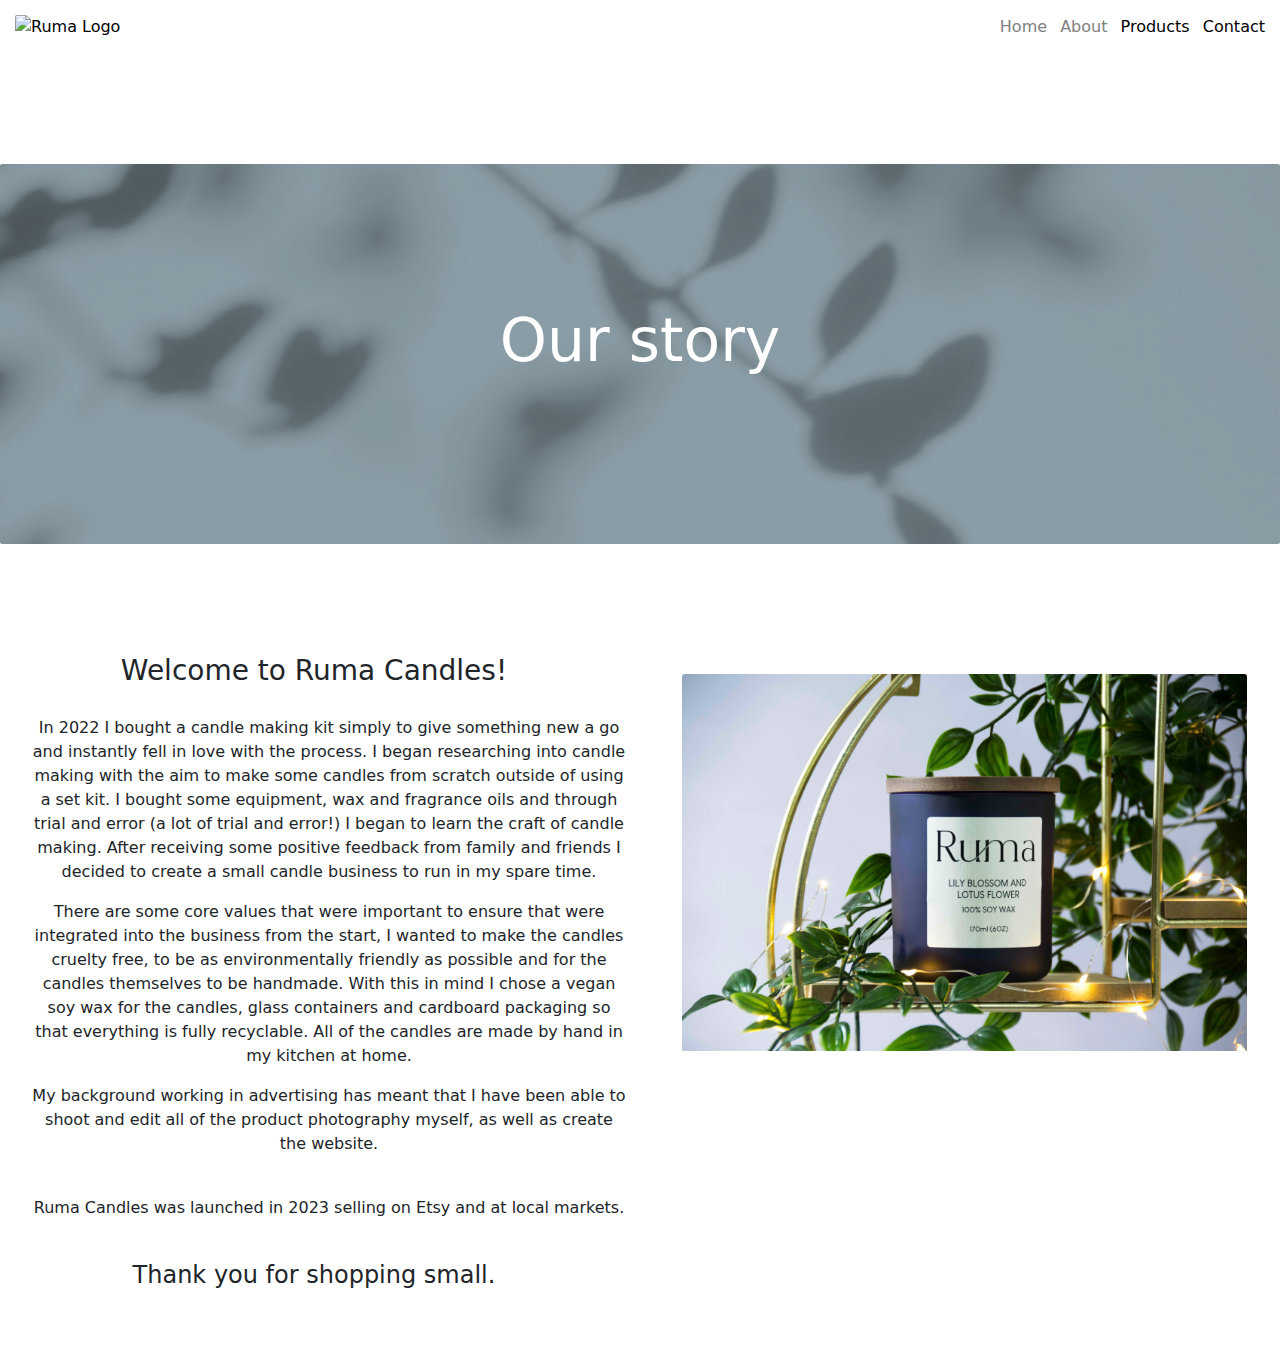
==== about.html @ 9bff3c11 "Changed styling on the about page" ====
<!DOCTYPE html>
<html lang="en">
  <html lang="en">
    <head>
      <meta charset="UTF-8" />
      <meta name="viewport" content="width=device-width, initial-scale=1.0" />
      <link
        href="https://cdn.jsdelivr.net/npm/bootstrap@5.3.3/dist/css/bootstrap.min.css"
        rel="stylesheet"
        integrity="sha384-QWTKZyjpPEjISv5WaRU9OFeRpok6YctnYmDr5pNlyT2bRjXh0JMhjY6hW+ALEwIH"
        crossorigin="anonymous"
      />

      <script
        src="https://cdn.jsdelivr.net/npm/bootstrap@5.3.3/dist/js/bootstrap.bundle.min.js"
        integrity="sha384-YvpcrYf0tY3lHB60NNkmXc5s9fDVZLESaAA55NDzOxhy9GkcIdslK1eN7N6jIeHz"
        crossorigin="anonymous"
      ></script>
      <link rel="stylesheet" href="style/style.css" />
      <title>Ruma Candles</title>
    </head>
    <body>
      <div class="nav-container">
        <nav class="d-flex justify-content-between">
          <a href="/" title="Homepage">
            <img src="#" class="logo" alt="Ruma Logo" />
          </a>
          <ul>
            <li class="active">
              <a href="/" title="Homepage">Home</a>
            </li>
            <li class="active">
              <a href="/about.html" title="About Ruma Candles"> About</a>
            </li>
            <li>
              <a href="/products.html" title="Products">Products</a>
            </li>
            <li>
              <a href="/contact.html" title="Contact Us">Contact</a>
            </li>
          </ul>
        </nav>
      </div>
      <div class="body-container">
        <div class="about-hero">
          <header>
            <div class="about-h1">
              <h1>Our story</h1>
            </div>
          </header>
        </div>

        <main>
          <div class="row">
            <div class="col-6">
              <h3>Welcome to Ruma Candles!</h3>

              <p>
                In 2022 I bought a candle making kit simply to give something
                new a go and instantly fell in love with the process. I began
                researching into candle making with the aim to make some candles
                from scratch outside of using a set kit. I bought some
                equipment, wax and fragrance oils and through trial and error (a
                lot of trial and error!) I began to learn the craft of candle
                making. After receiving some positive feedback from family and
                friends I decided to create a small candle business to run in my
                spare time.
              </p>
              <p>
                There are some core values that were important to ensure that
                were integrated into the business from the start, I wanted to
                make the candles cruelty free, to be as environmentally friendly
                as possible and for the candles themselves to be handmade. With
                this in mind I chose a vegan soy wax for the candles, glass
                containers and cardboard packaging so that everything is fully
                recyclable. All of the candles are made by hand in my kitchen at
                home.
              </p>
              <p>
                My background working in advertising has meant that I have been
                able to shoot and edit all of the product photography myself, as
                well as create the website.
              </p>
              <br />
              <p>
                Ruma Candles was launched in 2023 selling on Etsy and at local
                markets.
              </p>
              <h4>Thank you for shopping small.</h4>
            </div>
            <div class="col-6">
              <img src="/src/LB&LF_hero.jpg" class="about-img" />
            </div>
          </div>
        </main>
      </div>
    </body>
  </html>
</html>
---- style/style.css ----
.body-container {
  max-width: 1400px;
  margin: 0 auto;
}

nav {
  padding: 15px;
}
nav li {
  display: inline;
  list-style: none;
  margin-left: 8px;
  color: black;
}

nav a {
  text-decoration: none;
  transition: all 100ms ease-in-out;
  color: black;
}

nav a:hover,
nav li.active a {
  color: grey;
}

.hero {
  background-image: url("../src/ruma_banner_crop.png");
  background-repeat: no-repeat;
  background-size: cover;
  padding: 220px;
  margin-top: 100px;
  border-radius: 2px;
}

.h1-hero {
  text-align: center;
  font-size: 60px;
  margin-top: 40px;
  padding-bottom: 25px;
}

button {
  margin-bottom: 50px;
}

button a {
  text-decoration: none;
  color: black;
}

img {
  max-width: 100%;
  padding-bottom: 50px;
  border-radius: 2px;
}

h1 {
  text-align: center;
  font-size: 60px;
  margin-top: 40px;
  padding-bottom: 60px;
}

h3 {
  text-align: center;
  padding: 20px;
  margin-top: 30px;
}

h4 {
  text-align: center;
  padding: 25px;
  margin-bottom: 35px;
}

p {
  margin-left: 30px;
  line-height: 1.5;
  font-size: 16px;
  text-align: center;
}

.about-hero {
  background-image: url("../src/Ruma_banner_background_crop.png");
  background-repeat: no-repeat;
  background-size: cover;
  padding: 100px;
  margin-top: 60px;
  border-radius: 2px;
  margin-bottom: 60px;
}

.about-h1 {
  color: white;
}

.about-img {
  max-width: 90%;
  margin-left: 30px;
  margin-top: 70px;
  border-radius: 3px;
}
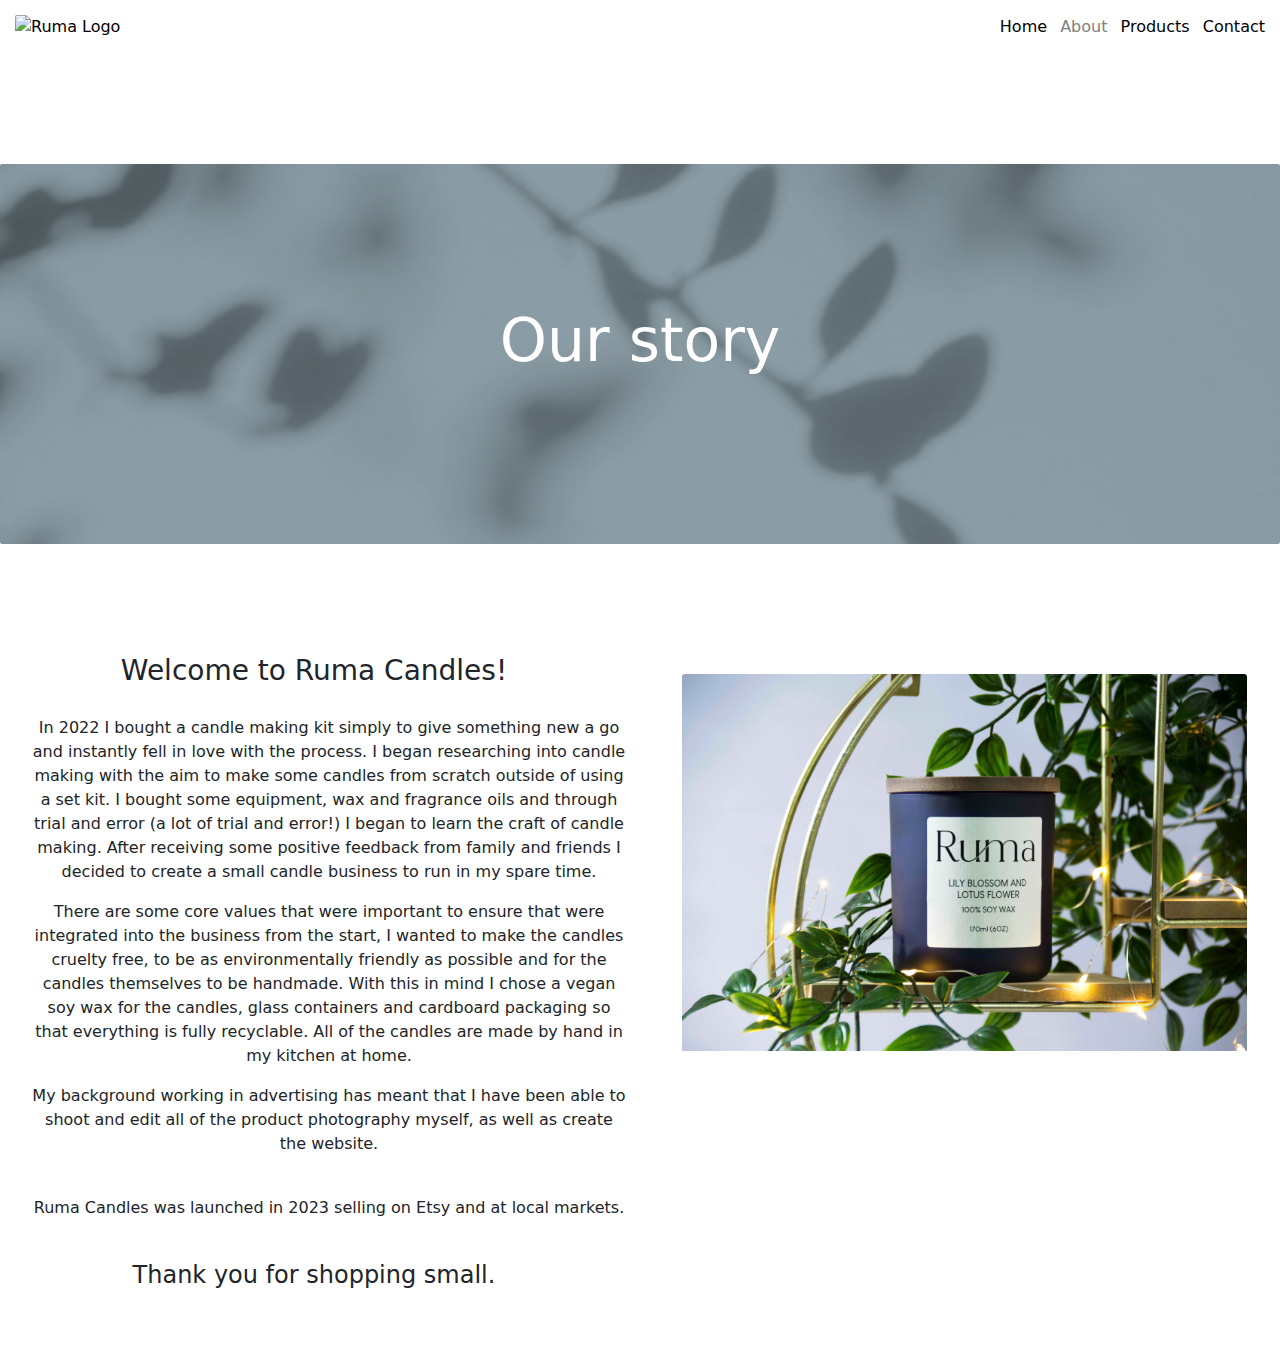
==== commit 3f4e4a47: "Began to add basic content to the Contact page" ====
--- a/about.html
+++ b/about.html
@@ -26,7 +26,7 @@
             <img src="#" class="logo" alt="Ruma Logo" />
           </a>
           <ul>
-            <li class="active">
+            <li>
               <a href="/" title="Homepage">Home</a>
             </li>
             <li class="active">
@@ -42,7 +42,7 @@
         </nav>
       </div>
       <div class="body-container">
-        <div class="about-hero">
+        <div class="page-hero">
           <header>
             <div class="about-h1">
               <h1>Our story</h1>
--- a/style/style.css
+++ b/style/style.css
@@ -81,7 +81,7 @@
   text-align: center;
 }
 
-.about-hero {
+.page-hero {
   background-image: url("../src/Ruma_banner_background_crop.png");
   background-repeat: no-repeat;
   background-size: cover;
@@ -101,3 +101,7 @@
   margin-top: 70px;
   border-radius: 3px;
 }
+
+.contact-h1 {
+  color: white;
+}
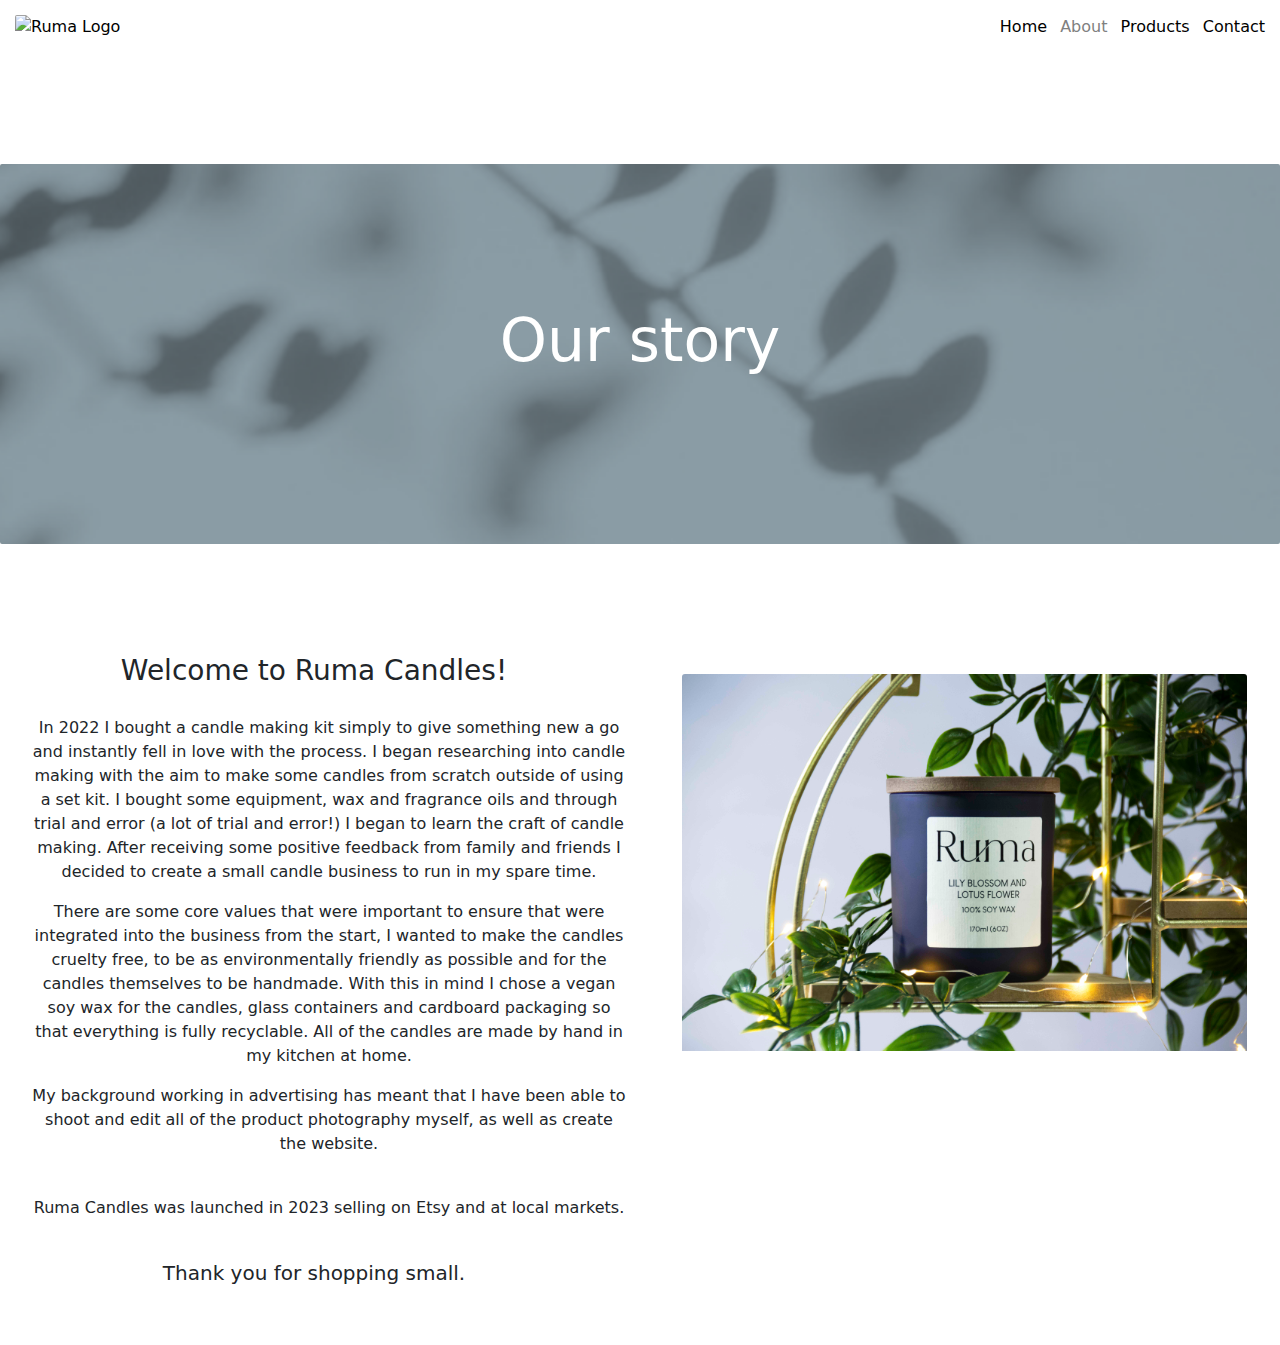
==== commit 209b071f: "Added the basic form, the links and more CSS to the contact page" ====
--- a/about.html
+++ b/about.html
@@ -86,7 +86,7 @@
                 Ruma Candles was launched in 2023 selling on Etsy and at local
                 markets.
               </p>
-              <h4>Thank you for shopping small.</h4>
+              <h5>Thank you for shopping small.</h5>
             </div>
             <div class="col-6">
               <img src="/src/LB&LF_hero.jpg" class="about-img" />
--- a/style/style.css
+++ b/style/style.css
@@ -62,13 +62,14 @@
   padding-bottom: 60px;
 }
 
+h2,
 h3 {
   text-align: center;
   padding: 20px;
   margin-top: 30px;
 }
 
-h4 {
+h5 {
   text-align: center;
   padding: 25px;
   margin-bottom: 35px;
@@ -105,3 +106,45 @@
 .contact-h1 {
   color: white;
 }
+
+.form-group {
+  text-align: center;
+  padding: 10px;
+}
+
+#name,
+#email {
+  width: 300px;
+  height: 40px;
+}
+
+#message {
+  width: 600px;
+  height: 60px;
+}
+
+#submit {
+  padding: 10px;
+  padding-left: 20px;
+  padding-right: 20px;
+  font-size: 18px;
+  background-color: #8799a1;
+  border-radius: 3px;
+  border: none;
+  color: white;
+}
+
+.contact-link a {
+  text-align: center;
+  text-decoration: none;
+  color: black;
+  font-size: 20px;
+  margin-bottom: 15px;
+}
+
+.contact-link h4 {
+  padding: 10px;
+  margin-top: 30px;
+  text-align: center;
+  font-size: 30px;
+}
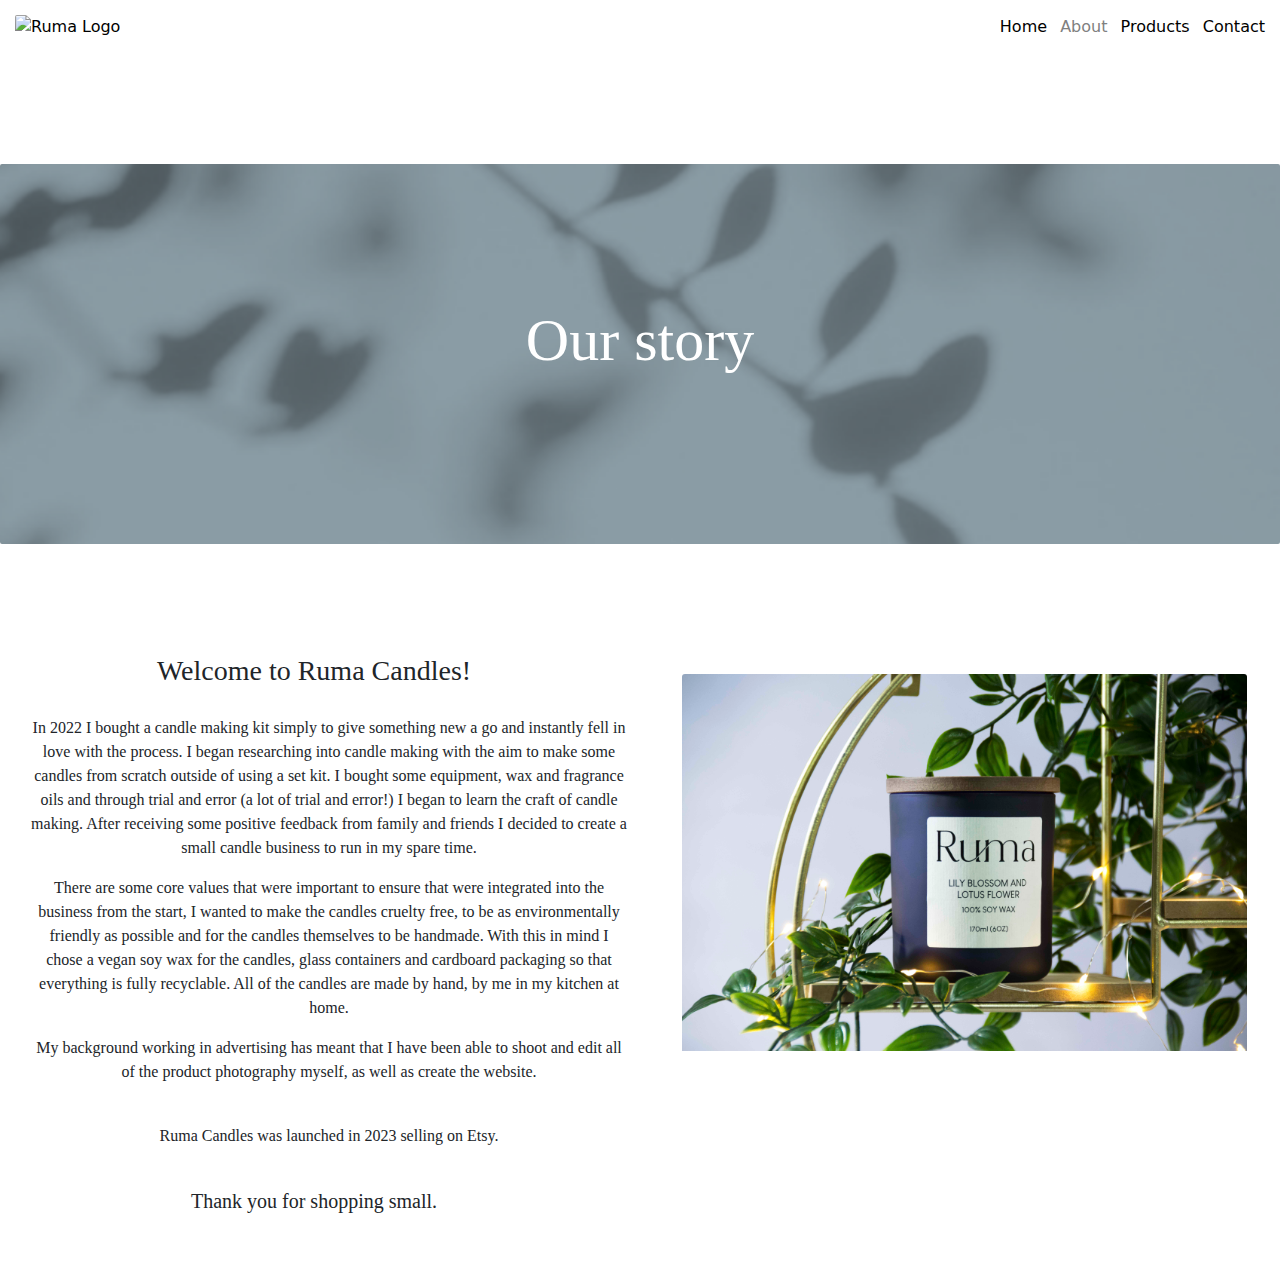
==== commit 44a04f78: "Added a custom font to the project" ====
--- a/about.html
+++ b/about.html
@@ -73,8 +73,8 @@
                 as possible and for the candles themselves to be handmade. With
                 this in mind I chose a vegan soy wax for the candles, glass
                 containers and cardboard packaging so that everything is fully
-                recyclable. All of the candles are made by hand in my kitchen at
-                home.
+                recyclable. All of the candles are made by hand, by me in my
+                kitchen at home.
               </p>
               <p>
                 My background working in advertising has meant that I have been
@@ -82,10 +82,7 @@
                 well as create the website.
               </p>
               <br />
-              <p>
-                Ruma Candles was launched in 2023 selling on Etsy and at local
-                markets.
-              </p>
+              <p>Ruma Candles was launched in 2023 selling on Etsy.</p>
               <h5>Thank you for shopping small.</h5>
             </div>
             <div class="col-6">
--- a/style/style.css
+++ b/style/style.css
@@ -1,6 +1,12 @@
+@font-face {
+  font-family: "MyCustomFont";
+  src: url("./font/hunter-webfont.woff");
+}
+
 .body-container {
   max-width: 1400px;
   margin: 0 auto;
+  font-family: "MyCustomFont";
 }
 
 nav {
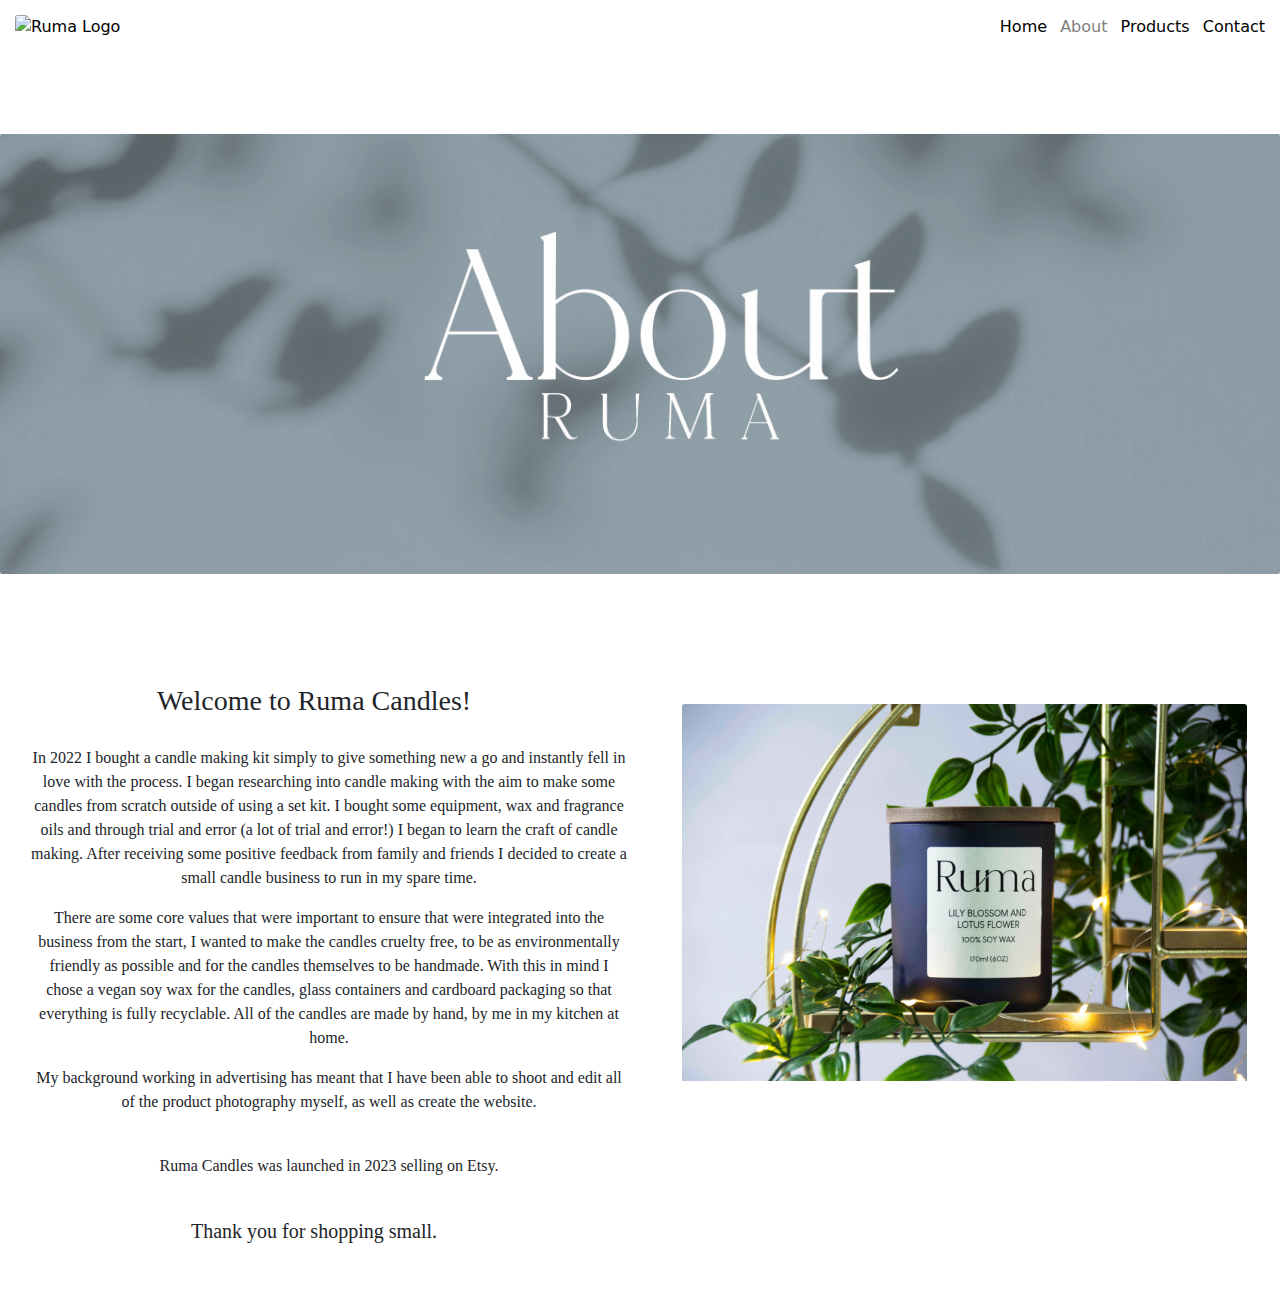
==== commit eb403a0b: "Updated header banner on each page with the new assets" ====
--- a/about.html
+++ b/about.html
@@ -42,17 +42,13 @@
         </nav>
       </div>
       <div class="body-container">
-        <div class="page-hero">
-          <header>
-            <div class="about-h1">
-              <h1>Our story</h1>
-            </div>
-          </header>
+        <div class="about-hero">
+          <header></header>
         </div>
 
         <main>
           <div class="row">
-            <div class="col-6">
+            <div class="col-sm-6">
               <h3>Welcome to Ruma Candles!</h3>
 
               <p>
@@ -85,7 +81,7 @@
               <p>Ruma Candles was launched in 2023 selling on Etsy.</p>
               <h5>Thank you for shopping small.</h5>
             </div>
-            <div class="col-6">
+            <div class="col-sm-6">
               <img src="/src/LB&LF_hero.jpg" class="about-img" />
             </div>
           </div>
--- a/style/style.css
+++ b/style/style.css
@@ -44,21 +44,24 @@
   font-size: 60px;
   margin-top: 40px;
   padding-bottom: 25px;
-}
-
-button {
-  margin-bottom: 50px;
-}
-
-button a {
-  text-decoration: none;
-  color: black;
+  font-weight: lighter;
 }
 
 img {
   max-width: 100%;
-  padding-bottom: 50px;
-  border-radius: 2px;
+  padding-bottom: 20px;
+  border-radius: 3px;
+}
+
+.container img:hover {
+  transform: scale(1.5);
+  transition: all 150ms ease-in-out;
+}
+
+.container p {
+  font-size: 18px;
+  font-family: "Trebuchet MS", "Lucida Sans Unicode", "Lucida Grande",
+    "Lucida Sans", Arial, sans-serif;
 }
 
 h1 {
@@ -66,6 +69,11 @@
   font-size: 60px;
   margin-top: 40px;
   padding-bottom: 60px;
+}
+
+h1 a {
+  text-decoration: none;
+  color: black;
 }
 
 h2,
@@ -88,18 +96,14 @@
   text-align: center;
 }
 
-.page-hero {
-  background-image: url("../src/Ruma_banner_background_crop.png");
+.about-hero {
+  background-image: url("../src/About\ Ruma\ Banner_Crop.png");
   background-repeat: no-repeat;
   background-size: cover;
-  padding: 100px;
+  padding: 220px;
   margin-top: 60px;
   border-radius: 2px;
   margin-bottom: 60px;
-}
-
-.about-h1 {
-  color: white;
 }
 
 .about-img {
@@ -109,8 +113,33 @@
   border-radius: 3px;
 }
 
-.contact-h1 {
-  color: white;
+.product-hero {
+  background-image: url("../src/Shop\ Ruma\ Banner_Crop\ V1.png");
+  background-repeat: no-repeat;
+  background-size: cover;
+  padding: 220px;
+  margin-top: 60px;
+  border-radius: 2px;
+  margin-bottom: 60px;
+}
+
+button {
+  margin-bottom: 50px;
+}
+
+button a {
+  text-decoration: none;
+  color: black;
+}
+
+.contact-hero {
+  background-image: url("../src/Contact\ Banner_Crop.png");
+  background-repeat: no-repeat;
+  background-size: cover;
+  padding: 220px;
+  margin-top: 60px;
+  border-radius: 2px;
+  margin-bottom: 60px;
 }
 
 .form-group {
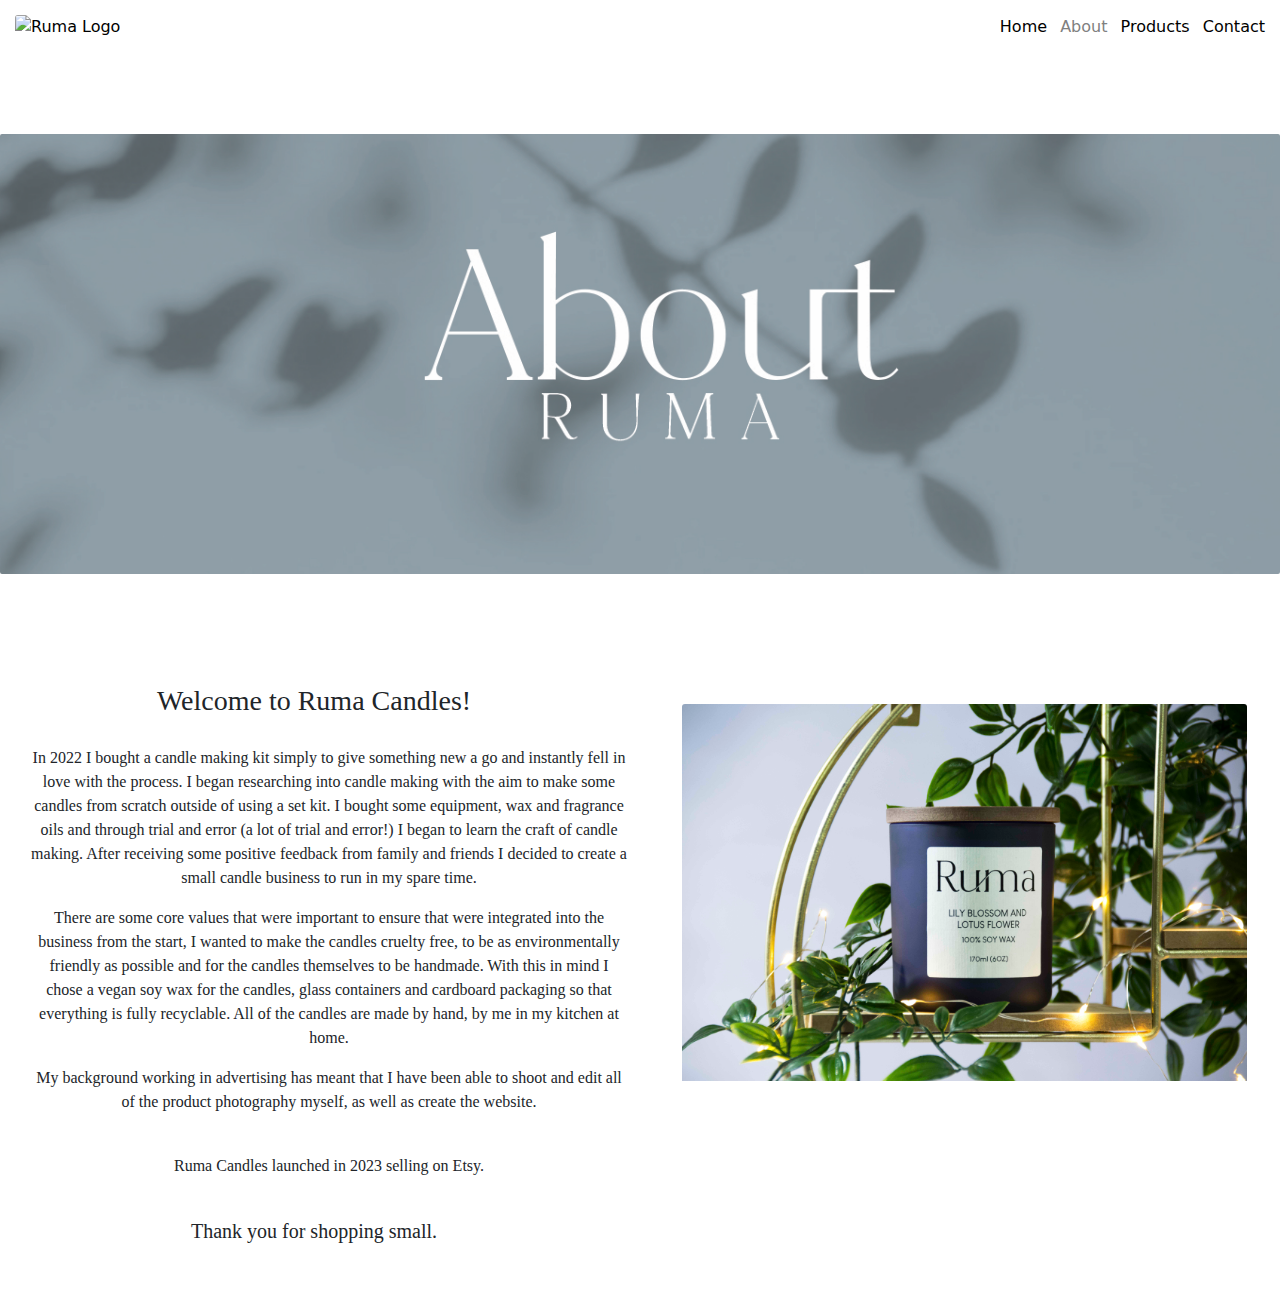
==== commit ef2e6c84: "Added image carousel to product page" ====
--- a/about.html
+++ b/about.html
@@ -11,11 +11,6 @@
         crossorigin="anonymous"
       />
 
-      <script
-        src="https://cdn.jsdelivr.net/npm/bootstrap@5.3.3/dist/js/bootstrap.bundle.min.js"
-        integrity="sha384-YvpcrYf0tY3lHB60NNkmXc5s9fDVZLESaAA55NDzOxhy9GkcIdslK1eN7N6jIeHz"
-        crossorigin="anonymous"
-      ></script>
       <link rel="stylesheet" href="style/style.css" />
       <title>Ruma Candles</title>
     </head>
@@ -78,7 +73,7 @@
                 well as create the website.
               </p>
               <br />
-              <p>Ruma Candles was launched in 2023 selling on Etsy.</p>
+              <p>Ruma Candles launched in 2023 selling on Etsy.</p>
               <h5>Thank you for shopping small.</h5>
             </div>
             <div class="col-sm-6">
@@ -87,6 +82,17 @@
           </div>
         </main>
       </div>
+
+      <script
+        src="https://cdn.jsdelivr.net/npm/@popperjs/core@2.11.8/dist/umd/popper.min.js"
+        integrity="sha384-I7E8VVD/ismYTF4hNIPjVp/Zjvgyol6VFvRkX/vR+Vc4jQkC+hVqc2pM8ODewa9r"
+        crossorigin="anonymous"
+      ></script>
+      <script
+        src="https://cdn.jsdelivr.net/npm/bootstrap@5.3.3/dist/js/bootstrap.min.js"
+        integrity="sha384-0pUGZvbkm6XF6gxjEnlmuGrJXVbNuzT9qBBavbLwCsOGabYfZo0T0to5eqruptLy"
+        crossorigin="anonymous"
+      ></script>
     </body>
   </html>
 </html>
--- a/style/style.css
+++ b/style/style.css
@@ -53,15 +53,16 @@
   border-radius: 3px;
 }
 
-.container img:hover {
+.homepage-content-container img:hover {
   transform: scale(1.5);
   transition: all 150ms ease-in-out;
 }
 
-.container p {
+.homepage-content-container p {
   font-size: 18px;
   font-family: "Trebuchet MS", "Lucida Sans Unicode", "Lucida Grande",
     "Lucida Sans", Arial, sans-serif;
+  padding-bottom: 30px;
 }
 
 h1 {
@@ -142,38 +143,11 @@
   margin-bottom: 60px;
 }
 
-.form-group {
-  text-align: center;
-  padding: 10px;
-}
-
-#name,
-#email {
-  width: 300px;
-  height: 40px;
-}
-
-#message {
-  width: 600px;
-  height: 60px;
-}
-
-#submit {
-  padding: 10px;
-  padding-left: 20px;
-  padding-right: 20px;
-  font-size: 18px;
-  background-color: #8799a1;
-  border-radius: 3px;
-  border: none;
-  color: white;
-}
-
 .contact-link a {
   text-align: center;
   text-decoration: none;
   color: black;
-  font-size: 20px;
+  font-size: 30px;
   margin-bottom: 15px;
 }
 
@@ -181,5 +155,5 @@
   padding: 10px;
   margin-top: 30px;
   text-align: center;
-  font-size: 30px;
+  font-size: 40px;
 }
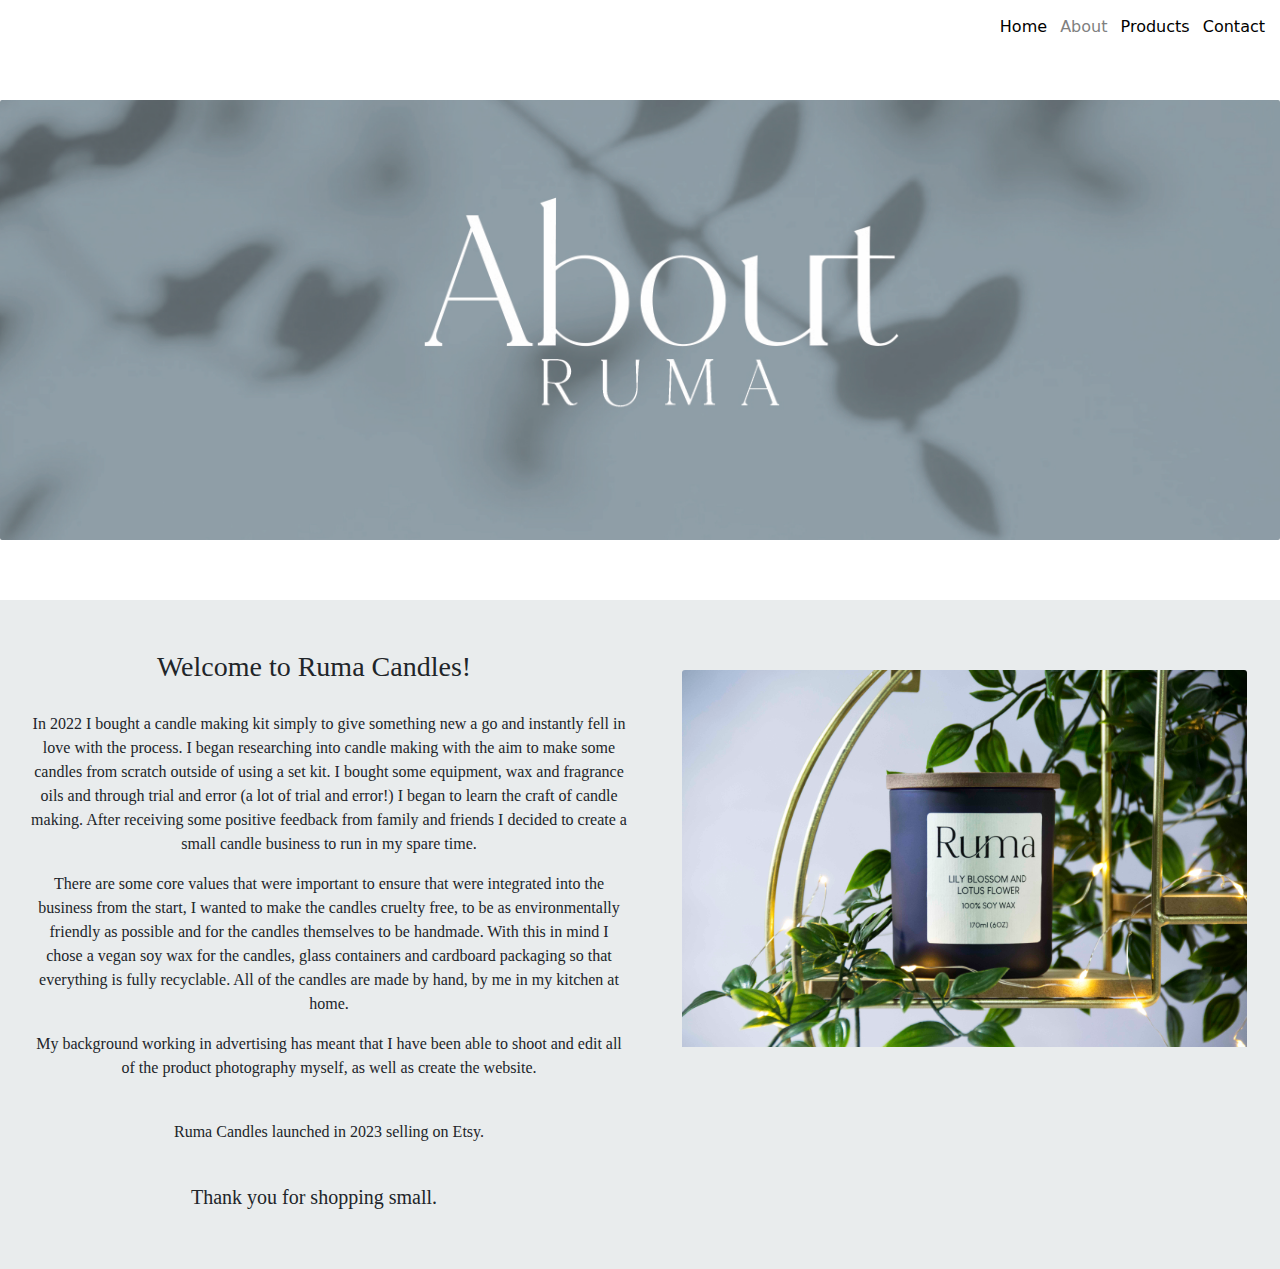
==== commit a3f7a58a: "Changed layout and added content to product page" ====
--- a/about.html
+++ b/about.html
@@ -18,7 +18,7 @@
       <div class="nav-container">
         <nav class="d-flex justify-content-between">
           <a href="/" title="Homepage">
-            <img src="#" class="logo" alt="Ruma Logo" />
+            <img src="#" class="logo" alt="" />
           </a>
           <ul>
             <li>
@@ -36,11 +36,10 @@
           </ul>
         </nav>
       </div>
+      <div class="about-hero">
+        <header></header>
+      </div>
       <div class="body-container">
-        <div class="about-hero">
-          <header></header>
-        </div>
-
         <main>
           <div class="row">
             <div class="col-sm-6">
--- a/style/style.css
+++ b/style/style.css
@@ -7,6 +7,7 @@
   max-width: 1400px;
   margin: 0 auto;
   font-family: "MyCustomFont";
+  background-color: rgb(144, 158, 167, 0.2);
 }
 
 nav {
@@ -35,7 +36,7 @@
   background-repeat: no-repeat;
   background-size: cover;
   padding: 220px;
-  margin-top: 100px;
+  margin-top: 30px;
   border-radius: 2px;
 }
 
@@ -102,7 +103,7 @@
   background-repeat: no-repeat;
   background-size: cover;
   padding: 220px;
-  margin-top: 60px;
+  margin-top: 30px;
   border-radius: 2px;
   margin-bottom: 60px;
 }
@@ -119,15 +120,48 @@
   background-repeat: no-repeat;
   background-size: cover;
   padding: 220px;
-  margin-top: 60px;
+  margin-top: 30px;
   border-radius: 2px;
   margin-bottom: 60px;
 }
 
-button {
-  margin-bottom: 50px;
+.product-content-container {
+  max-width: 1200px;
+  margin: 0 auto;
+  line-height: 1.5;
 }
 
+.product-content-container h1 {
+  font-size: 60px;
+  font-weight: 300;
+}
+
+.product-content-container h5 {
+  padding: 20px;
+  margin-top: 50px;
+}
+
+.product-content-container img {
+  max-width: 100%;
+  padding: 30px;
+  border-radius: 10px;
+  margin-bottom: 30px;
+}
+
+.product-content-container p {
+  text-align: center;
+  margin-top: 10px;
+  margin-bottom: 30px;
+  font-size: 14px;
+}
+button {
+  padding: 8px;
+  margin-top: 20px;
+  border-radius: 2px;
+  background-color: rgb(174, 201, 211, 0.3);
+  border: none;
+  font-size: 16px;
+}
 button a {
   text-decoration: none;
   color: black;
@@ -138,7 +172,7 @@
   background-repeat: no-repeat;
   background-size: cover;
   padding: 220px;
-  margin-top: 60px;
+  margin-top: 30px;
   border-radius: 2px;
   margin-bottom: 60px;
 }
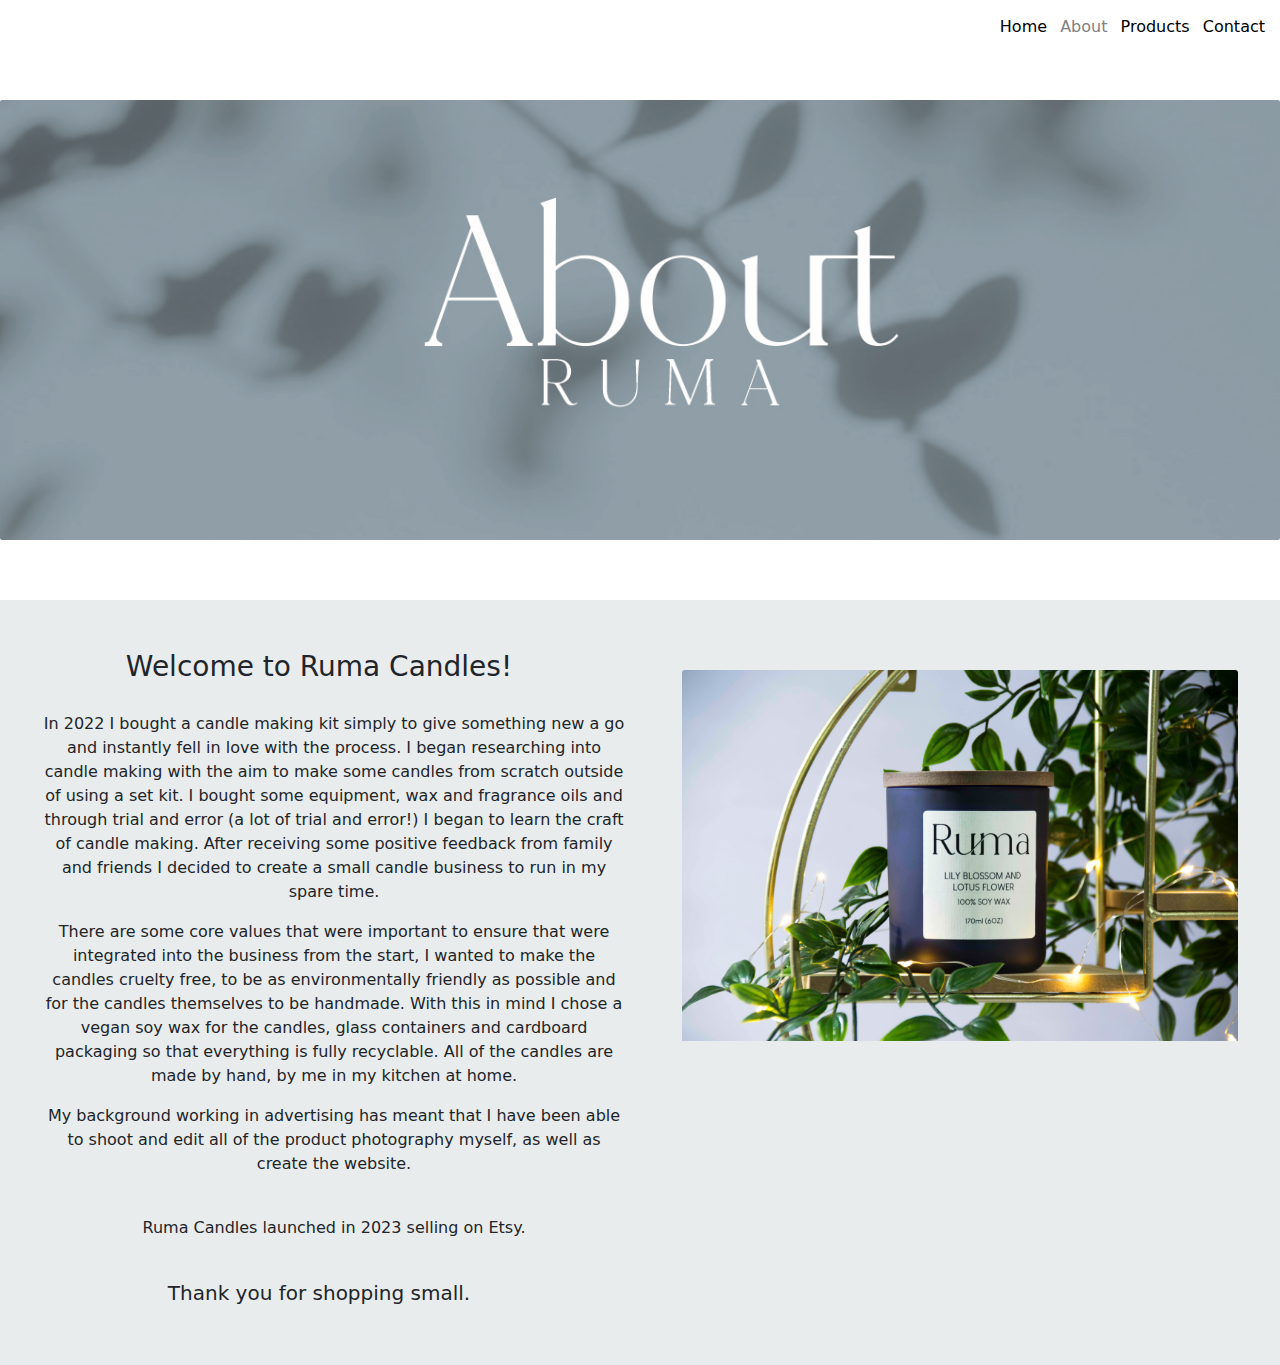
==== commit f6e001f7: "Updated some CSS" ====
--- a/about.html
+++ b/about.html
@@ -39,7 +39,7 @@
       <div class="about-hero">
         <header></header>
       </div>
-      <div class="body-container">
+      <div class="about-body-container">
         <main>
           <div class="row">
             <div class="col-sm-6">
--- a/style/style.css
+++ b/style/style.css
@@ -6,8 +6,7 @@
 .body-container {
   max-width: 1400px;
   margin: 0 auto;
-  font-family: "MyCustomFont";
-  background-color: rgb(144, 158, 167, 0.2);
+  font-family: "Segoe UI", Tahoma, Geneva, Verdana, sans-serif;
 }
 
 nav {
@@ -40,12 +39,13 @@
   border-radius: 2px;
 }
 
-.h1-hero {
+.homepage-content-container .h1-hero {
   text-align: center;
   font-size: 60px;
+  padding-bottom: 25px;
+  font-weight: 200;
   margin-top: 40px;
-  padding-bottom: 25px;
-  font-weight: lighter;
+  padding-top: 30px;
 }
 
 img {
@@ -54,6 +54,12 @@
   border-radius: 3px;
 }
 
+.homepage-content-container {
+  background-color: rgb(144, 158, 167, 0.2);
+  padding-left: 10px;
+  padding-right: 10px;
+}
+
 .homepage-content-container img:hover {
   transform: scale(1.5);
   transition: all 150ms ease-in-out;
@@ -61,8 +67,8 @@
 
 .homepage-content-container p {
   font-size: 18px;
-  font-family: "Trebuchet MS", "Lucida Sans Unicode", "Lucida Grande",
-    "Lucida Sans", Arial, sans-serif;
+  font-family: "Segoe UI", Tahoma, Geneva, Verdana, sans-serif;
+  font-weight: 300;
   padding-bottom: 30px;
 }
 
@@ -75,7 +81,7 @@
 
 h1 a {
   text-decoration: none;
-  color: black;
+  color: rgba(0, 0, 0, 0.9);
 }
 
 h2,
@@ -106,6 +112,12 @@
   margin-top: 30px;
   border-radius: 2px;
   margin-bottom: 60px;
+}
+
+.about-body-container {
+  background-color: rgb(144, 158, 167, 0.2);
+  padding-left: 10px;
+  padding-right: 10px;
 }
 
 .about-img {
@@ -129,11 +141,13 @@
   max-width: 1200px;
   margin: 0 auto;
   line-height: 1.5;
+  background-color: rgb(144, 158, 167, 0.2);
 }
 
 .product-content-container h1 {
   font-size: 60px;
   font-weight: 300;
+  padding-top: 30px;
 }
 
 .product-content-container h5 {
@@ -177,6 +191,12 @@
   margin-bottom: 60px;
 }
 
+.contact-body-container {
+  background-color: rgb(144, 158, 167, 0.2);
+  padding-left: 10px;
+  padding-right: 10px;
+}
+
 .contact-link a {
   text-align: center;
   text-decoration: none;
